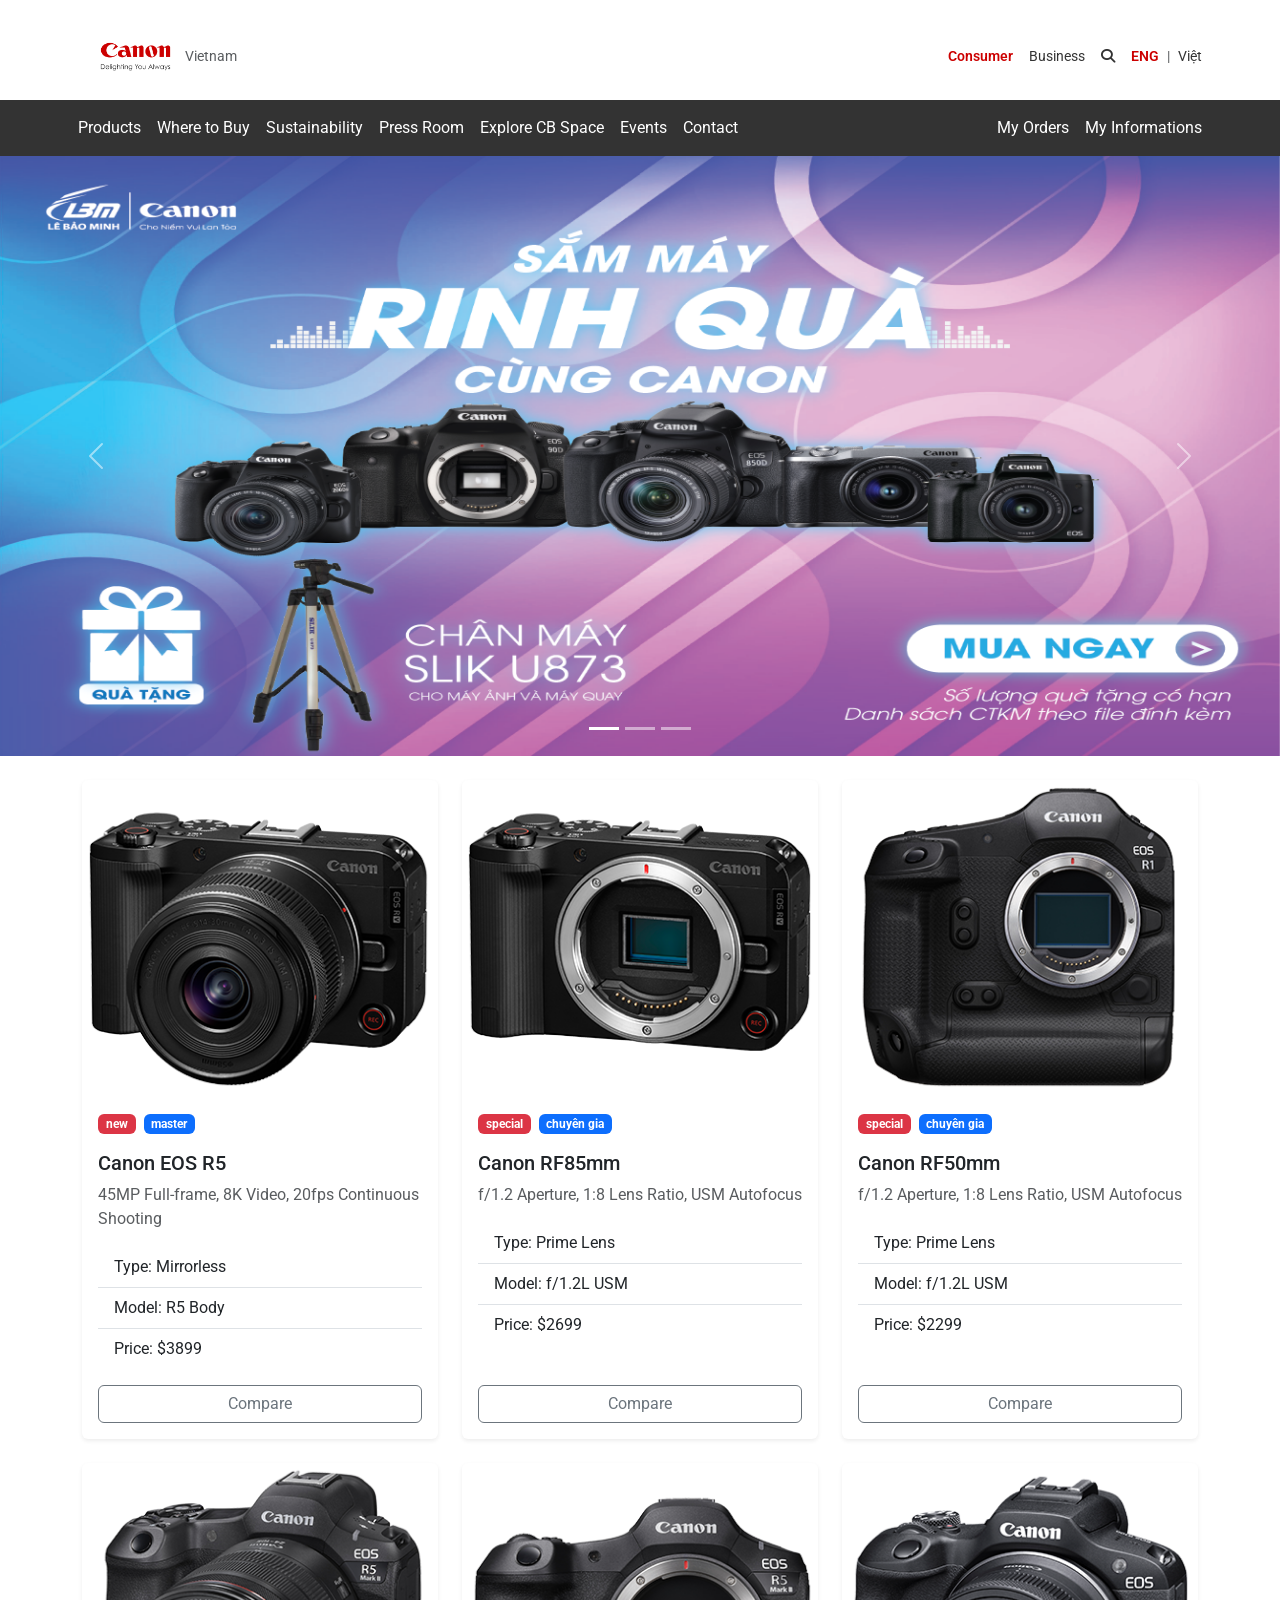
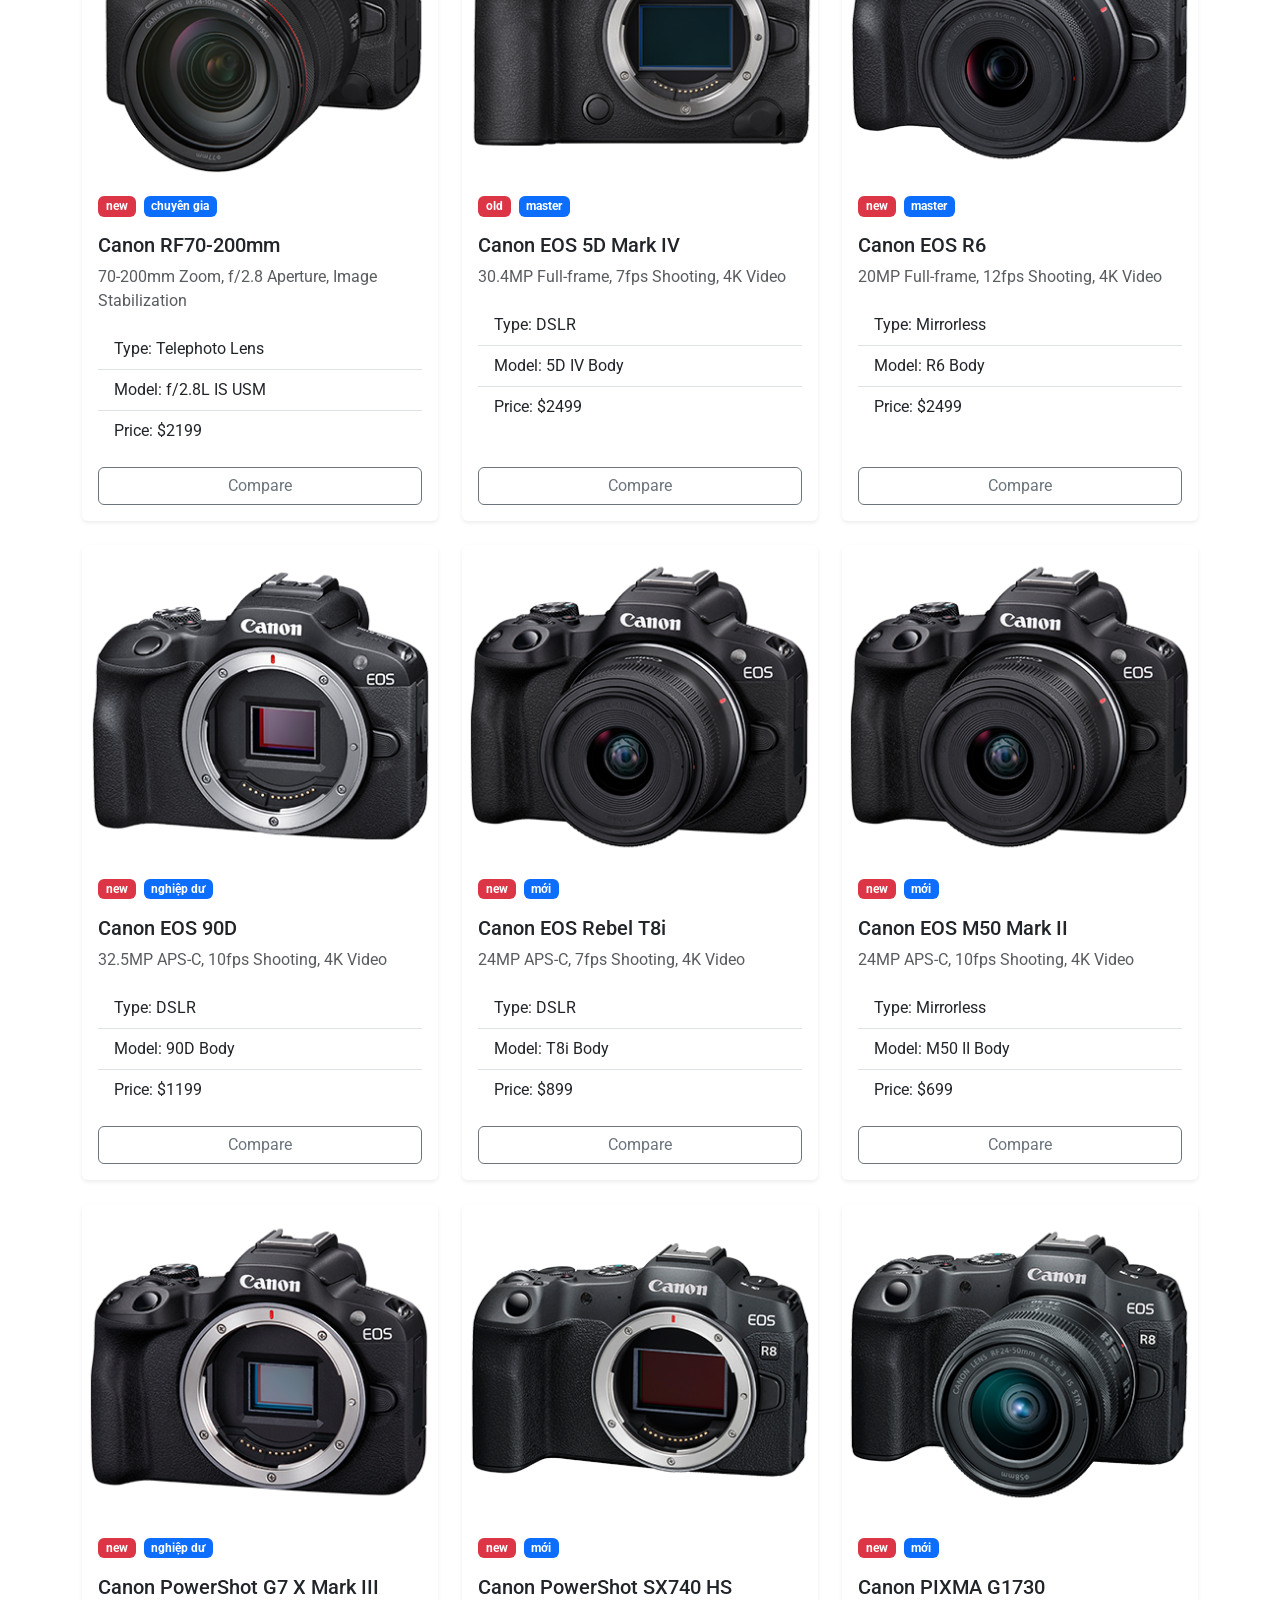
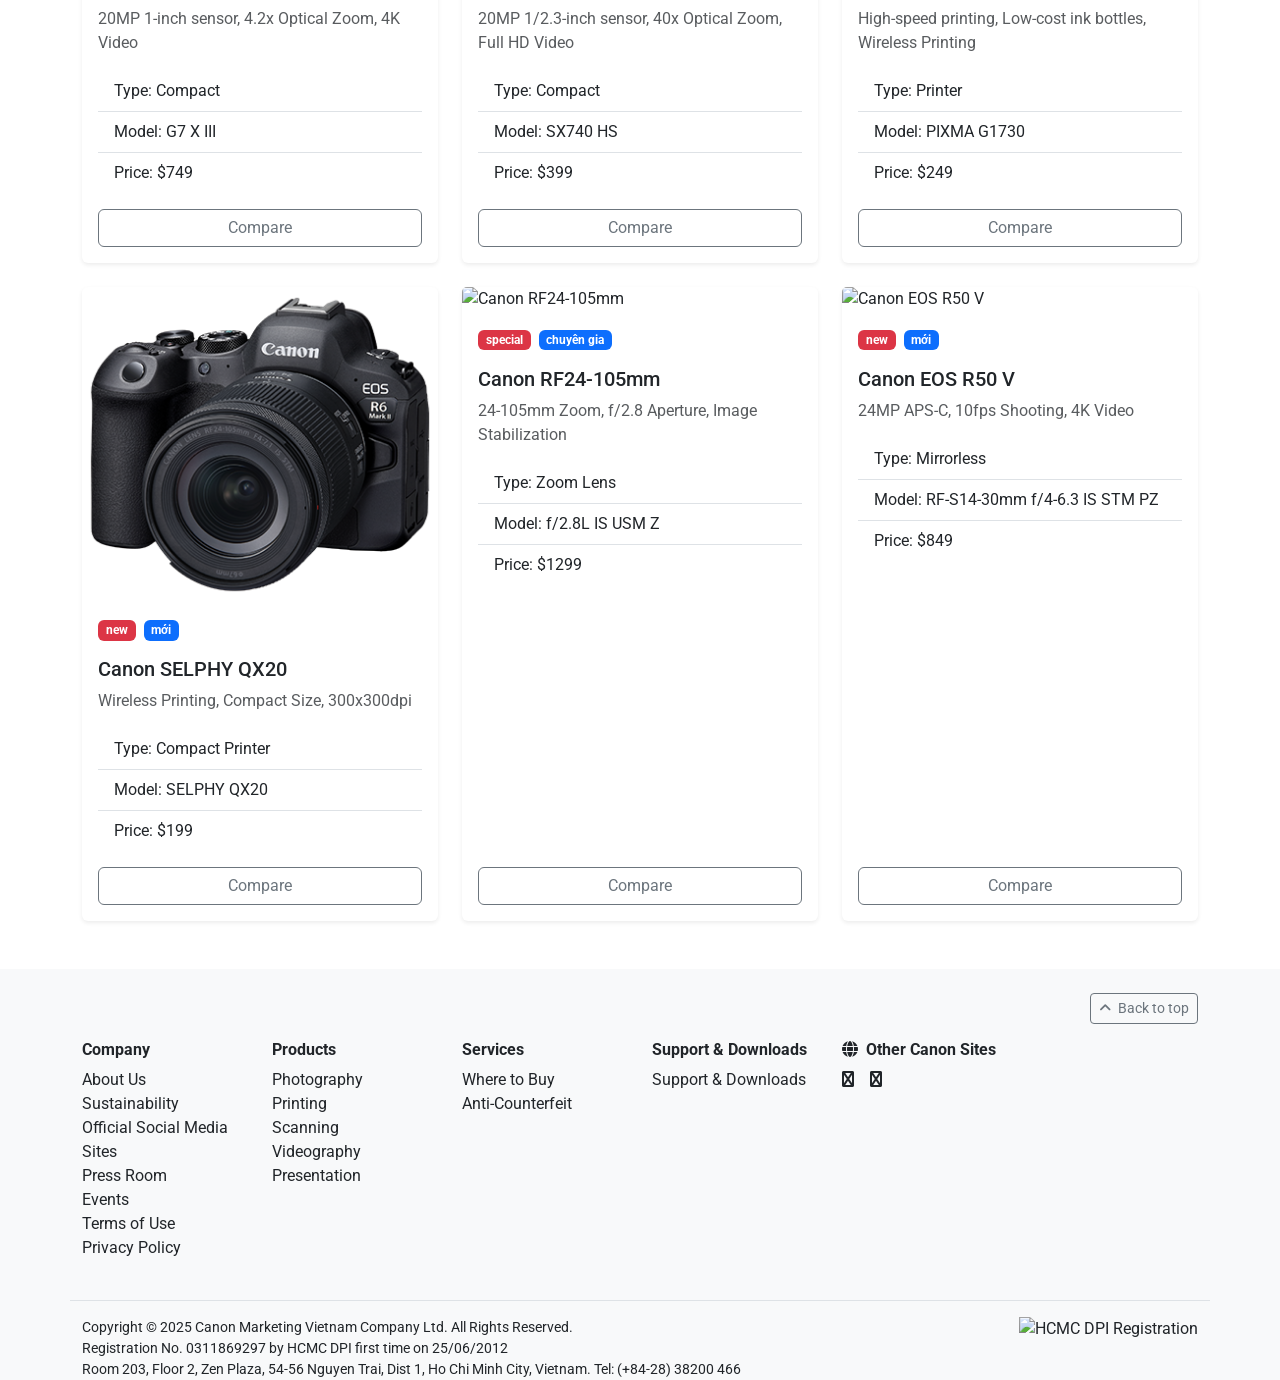
==== products.html @ 8e0bc26f "hoan thanh trang chu, san pham, compare products" ====
<!doctype html>
<html lang="en">

<head>
    <meta charset="utf-8">
    <meta name="viewport" content="width=device-width, initial-scale=1">
    <title>Canon-Home Pages</title>
    <link rel="preconnect" href="https://fonts.googleapis.com">
    <link rel="preconnect" href="https://fonts.gstatic.com" crossorigin>
    <link
        href="https://fonts.googleapis.com/css2?family=Lato:ital,wght@0,100;0,300;0,400;0,700;0,900;1,100;1,300;1,400;1,700;1,900&family=Roboto:ital,wght@0,100..900;1,100..900&display=swap"
        rel="stylesheet">
    <link href="https://cdn.jsdelivr.net/npm/bootstrap@5.3.2/dist/css/bootstrap.min.css" rel="stylesheet">
    <link href="https://cdnjs.cloudflare.com/ajax/libs/font-awesome/6.4.0/css/all.min.css" rel="stylesheet">
    <link rel="stylesheet" href="style.css">

</head>

<body>

    <!-- Top Header -->
    <div class="container-lg top-header d-flex justify-content-between align-items-center px-0 mx-auto">
        <!-- Logo -->
        <div class="d-flex align-items-center m-3 p-2">
            <a href="index.html" class="me-2">
                <img src="./images/logo.png" alt="Canon Logo" height="40">
            </a>
            <span class="text-muted">Vietnam</span>
        </div>




        <!-- Right Links -->
        <ul class="nav align-items-center p-0 me-0">
            <li class="nav-item"><a class="nav-link active" href="#">Consumer</a></li>
            <li class="nav-item"><a class="nav-link" href="#">Business</a></li>
            <li class="nav-item"><a class="nav-link" href="#"><i class="fa fa-search"></i></a></li>
            <li class="nav-item"><a class="nav-link active" href="#">ENG</a></li>
            <li class="nav-item"><span class="text-muted">|</span></li>
            <li class="nav-item"><a class="nav-link" href="#">Việt</a></li>
        </ul>
    </div>

    <!-- Main Navigation -->
    <nav class="navbar navbar-expand-lg main-nav sticky-top">
        <div class="container-lg px-0 mx-auto">
            <!-- Left Menu -->
            <ul class="navbar-nav me-auto mb-2 mb-lg-0">
                <li class="nav-item"><a class="nav-link" href="index.html">Products</a></li>
                <li class="nav-item"><a class="nav-link" href="#">Where to Buy</a></li>
                <li class="nav-item"><a class="nav-link" href="#">Sustainability</a></li>
                <li class="nav-item"><a class="nav-link" href="#">Press Room</a></li>
                <li class="nav-item"><a class="nav-link" href="#">Explore CB Space</a></li>
                <li class="nav-item"><a class="nav-link" href="#">Events</a></li>
                <li class="nav-item"><a class="nav-link" href="#">Contact</a></li>
            </ul>

            <!-- Right Menu -->
            <ul class="navbar-nav">
                <li class="nav-item"><a class="nav-link" href="#">My Orders</a></li>
                <li class="nav-item"><a class="nav-link" href="#">My Informations</a></li>
            </ul>
        </div>
    </nav>


    <!-- banner anh -->
    <div id="carouselExampleIndicators" class="carousel slide">
        <div class="carousel-indicators">
            <button type="button" data-bs-target="#carouselExampleIndicators" data-bs-slide-to="0" class="active"
                aria-current="true" aria-label="Slide 1"></button>
            <button type="button" data-bs-target="#carouselExampleIndicators" data-bs-slide-to="1"
                aria-label="Slide 2"></button>
            <button type="button" data-bs-target="#carouselExampleIndicators" data-bs-slide-to="2"
                aria-label="Slide 3"></button>
        </div>
        <div class="carousel-inner">
            <div class="carousel-item">
                <img src="./images/pic1.png" class="d-block w-100" alt="...">
            </div>
            <div class="carousel-item">
                <img src="./images/thiennhien.jpg" class="d-block w-100" alt="...">
            </div>
            <div class="carousel-item active">
                <img src="./images/pic4.png" class="d-block w-100" alt="...">
            </div>
        </div>
        <button class="carousel-control-prev" type="button" data-bs-target="#carouselExampleIndicators"
            data-bs-slide="prev">
            <span class="carousel-control-prev-icon" aria-hidden="true"></span>
            <span class="visually-hidden">Previous</span>
        </button>
        <button class="carousel-control-next" type="button" data-bs-target="#carouselExampleIndicators"
            data-bs-slide="next">
            <span class="carousel-control-next-icon" aria-hidden="true"></span>
            <span class="visually-hidden">Next</span>
        </button>
    </div>




    <!-- phan liet ke san pham -->
    <div class="container my-4">
        <div class="row" id="product-list">
            <!-- Products will be injected here -->
        </div>
        
    </div>


    <!-- het liet ke san pham -->
    <!-- footer -->
    <!-- Start Footer Desktop -->
    <footer class="footer bg-light text-dark d-none d-md-block pt-4 px-0 mx-auto">
        <div class="container">

            <!-- Back to Top -->
            <div class="text-end mb-3">
                <a href="#" class="btn btn-outline-secondary btn-sm js-back-to-top">
                    <i class="fa fa-angle-up me-1"></i> Back to top
                </a>
            </div>

            <!-- Main Footer -->
            <div class="row g-4 footer-main">
                <!-- Company -->
                <div class="col-6 col-sm-3 col-md-3 col-xl-2">
                    <h6 class="fw-bold">Company</h6>
                    <ul class="list-unstyled">
                        <li><a href="/en/consumer/web/company-commitment-to-innovation"
                                class="text-decoration-none">About Us</a></li>
                        <li><a href="/en/consumer/web/company-sustainability"
                                class="text-decoration-none">Sustainability</a></li>
                        <li><a href="/en/consumer/web/company-official-social-media-sites" target="_blank"
                                rel="noopener" class="text-decoration-none">Official Social Media Sites</a></li>
                        <li><a href="/en/consumer/press/landing" class="text-decoration-none">Press Room</a></li>
                        <li><a href="https://vn.canon/en/consumer/events" class="text-decoration-none">Events</a></li>
                        <li><a href="/en/consumer/web/terms" class="text-decoration-none">Terms of Use</a></li>
                        <li><a href="/en/consumer/web/privacy" class="text-decoration-none">Privacy Policy</a></li>
                    </ul>
                </div>

                <!-- Products -->
                <div class="col-6 col-sm-3 col-md-3 col-xl-2">
                    <h6 class="fw-bold">Products</h6>
                    <ul class="list-unstyled">
                        <li><a href="/en/consumer/products/search?category=photography"
                                class="text-decoration-none">Photography</a></li>
                        <li><a href="/en/consumer/products/search?category=printing"
                                class="text-decoration-none">Printing</a></li>
                        <li><a href="/en/consumer/products/search?category=scanning"
                                class="text-decoration-none">Scanning</a></li>
                        <li><a href="/en/consumer/products/search?category=videography-solutions"
                                class="text-decoration-none">Videography</a></li>
                        <li><a href="/en/consumer/products/search?category=presentation"
                                class="text-decoration-none">Presentation</a></li>
                    </ul>
                </div>

                <!-- Services -->
                <div class="col-6 col-sm-3 col-md-3 col-xl-2">
                    <h6 class="fw-bold">Services</h6>
                    <ul class="list-unstyled">
                        <li><a href="/en/consumer/buy" class="text-decoration-none">Where to Buy</a></li>
                        <li><a href="/en/consumer/web/anti-counterfeit"
                                class="text-decoration-none">Anti-Counterfeit</a></li>
                    </ul>
                </div>

                <!-- Support -->
                <div class="col-6 col-sm-3 col-md-3 col-xl-2">
                    <h6 class="fw-bold">Support &amp; Downloads</h6>
                    <ul class="list-unstyled">
                        <li><a href="/en/support" class="text-decoration-none">Support &amp; Downloads</a></li>
                    </ul>
                </div>

                <!-- Other Canon Sites & Socials -->
                <div class="col-6 col-sm-3 col-md-3 col-xl-2">
                    <h6 class="fw-bold">
                        <a href="/en/consumer/selection" class="text-decoration-none">
                            <i class="fa fa-globe me-1"></i> Other Canon Sites
                        </a>
                    </h6>
                    <div class="d-flex gap-3 mt-2">
                        <a href="https://www.facebook.com/canonvietnamfanpage" target="_blank" rel="noopener"
                            aria-label="Facebook"><i class="fa fa-facebook"></i></a>
                        <a href="https://www.instagram.com/canonvietnam/" target="_blank" rel="noopener"
                            aria-label="Instagram"><i class="fa fa-instagram"></i></a>
                        <a href="https://www.youtube.com/canonvietnamtv" target="_blank" rel="noopener"
                            aria-label="Youtube"><i class="bi bi-youtube"></i></a>
                    </div>
                </div>
            </div>
            <!-- End Main Footer -->

            <!-- Sub Footer -->
            <div class="row mt-4 pt-3 border-top">
                <div class="col-md-8">
                    <p class="mb-0 small">
                        Copyright &copy; 2025 Canon Marketing Vietnam Company Ltd. All Rights Reserved.<br>
                        Registration No. 0311869297 by HCMC DPI first time on 25/06/2012<br>
                        Room 203, Floor 2, Zen Plaza, 54-56 Nguyen Trai, Dist 1, Ho Chi Minh City, Vietnam. Tel:
                        (+84-28) 38200 466
                    </p>
                </div>
                <div class="col-md-4 text-md-end mt-3 mt-md-0">
                    <a href="http://online.gov.vn/HomePage/CustomWebsiteDisplay.aspx?DocId=32271" target="_blank"
                        aria-label="HCMC DPI Registration">
                        <img src="https://vn.canon/media/image/2018/08/20/062c5a46da6c4275b942567654cd89b1_dathongbao.png"
                            class="img-fluid" style="max-height:40px;" alt="HCMC DPI Registration" />
                    </a>
                </div>
            </div>
            <!-- End Sub Footer -->

        </div>
    </footer>
    <!-- End Footer Desktop -->


    <script src="https://cdn.jsdelivr.net/npm/bootstrap@5.3.2/dist/js/bootstrap.bundle.min.js"></script>
    <script src="products.js"></script>

</body>

</html>
---- style.css ----
body {
  font-family: 'Roboto', sans-serif;
}

.top-header {
  font-size: 14px;
  padding-top: 20px;
  padding-bottom: 8px;
  height: 100px;
}

.top-header .nav-link {
  color: #333;
  padding: 0 .5rem;
}

.top-header .nav-link.active {
  color: #c00;
  /* Canon red */
  font-weight: 600;
}

.main-nav {
  background-color: #333;
}

.main-nav .nav-link {
  color: #fff;
  padding: .5rem 1rem;
}

.main-nav .nav-link:hover {
  color: #ddd;
}

.top-header .nav {
  margin-right: 7.8rem;
  /* right links thụt phải */
}

.carousel-inner img {
  max-width: 100%;
  height: 600px;
  width: auto;
  display: block;
}

a {
  color: inherit;
  /* kế thừa màu từ parent */
  text-decoration: none;
  /* bỏ gạch chân nếu muốn */
}

a:visited {
  color: inherit;
}

a:hover {
  color: #007bff;
  /* hoặc màu bạn muốn khi hover */
}

a:active {
  color: #0056b3;
  /* hoặc màu bạn muốn khi click */
}

/* compare product */
.compare-select {
  margin-bottom: 15px;
  width: 100%;
}

.product-image {
  max-height: 120px;
}

table th,
table td {
  vertical-align: middle;
  text-align: center;
}

table td:first-child {
  text-align: left;
  font-weight: bold;
}
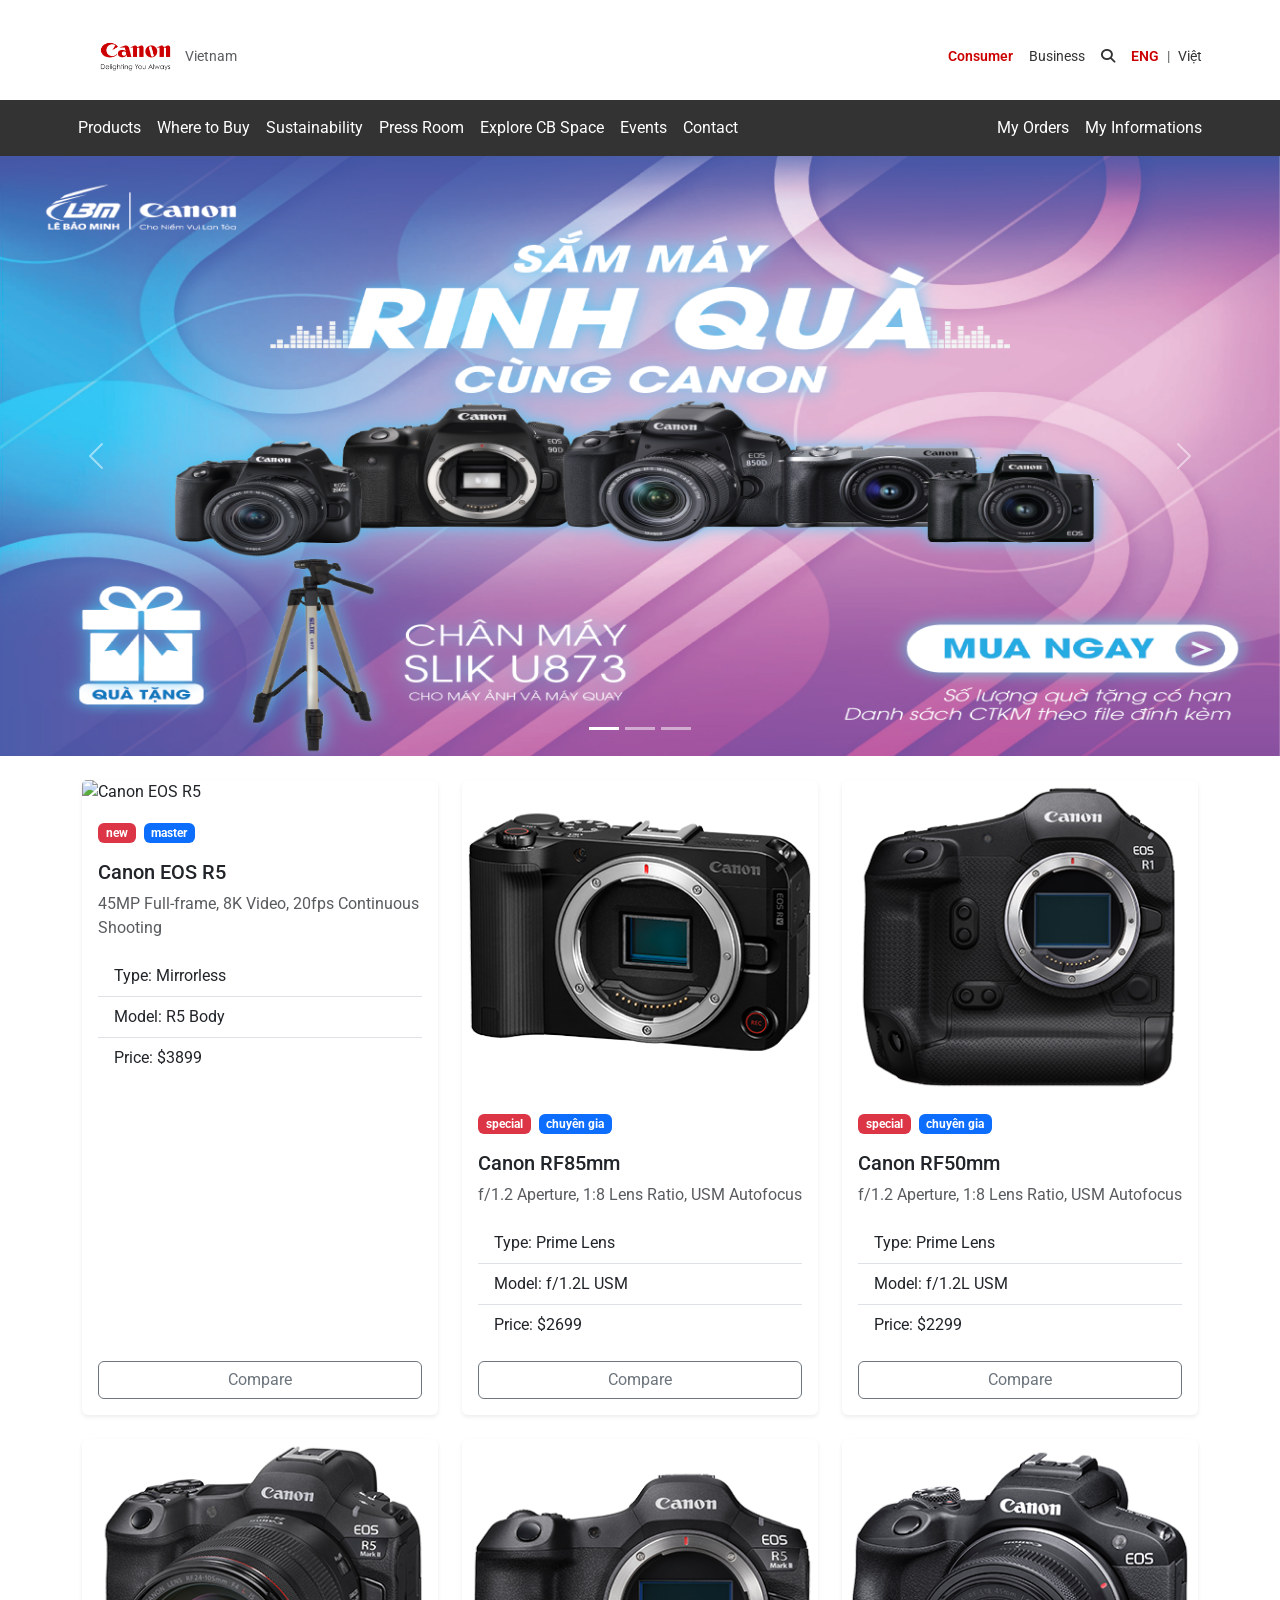
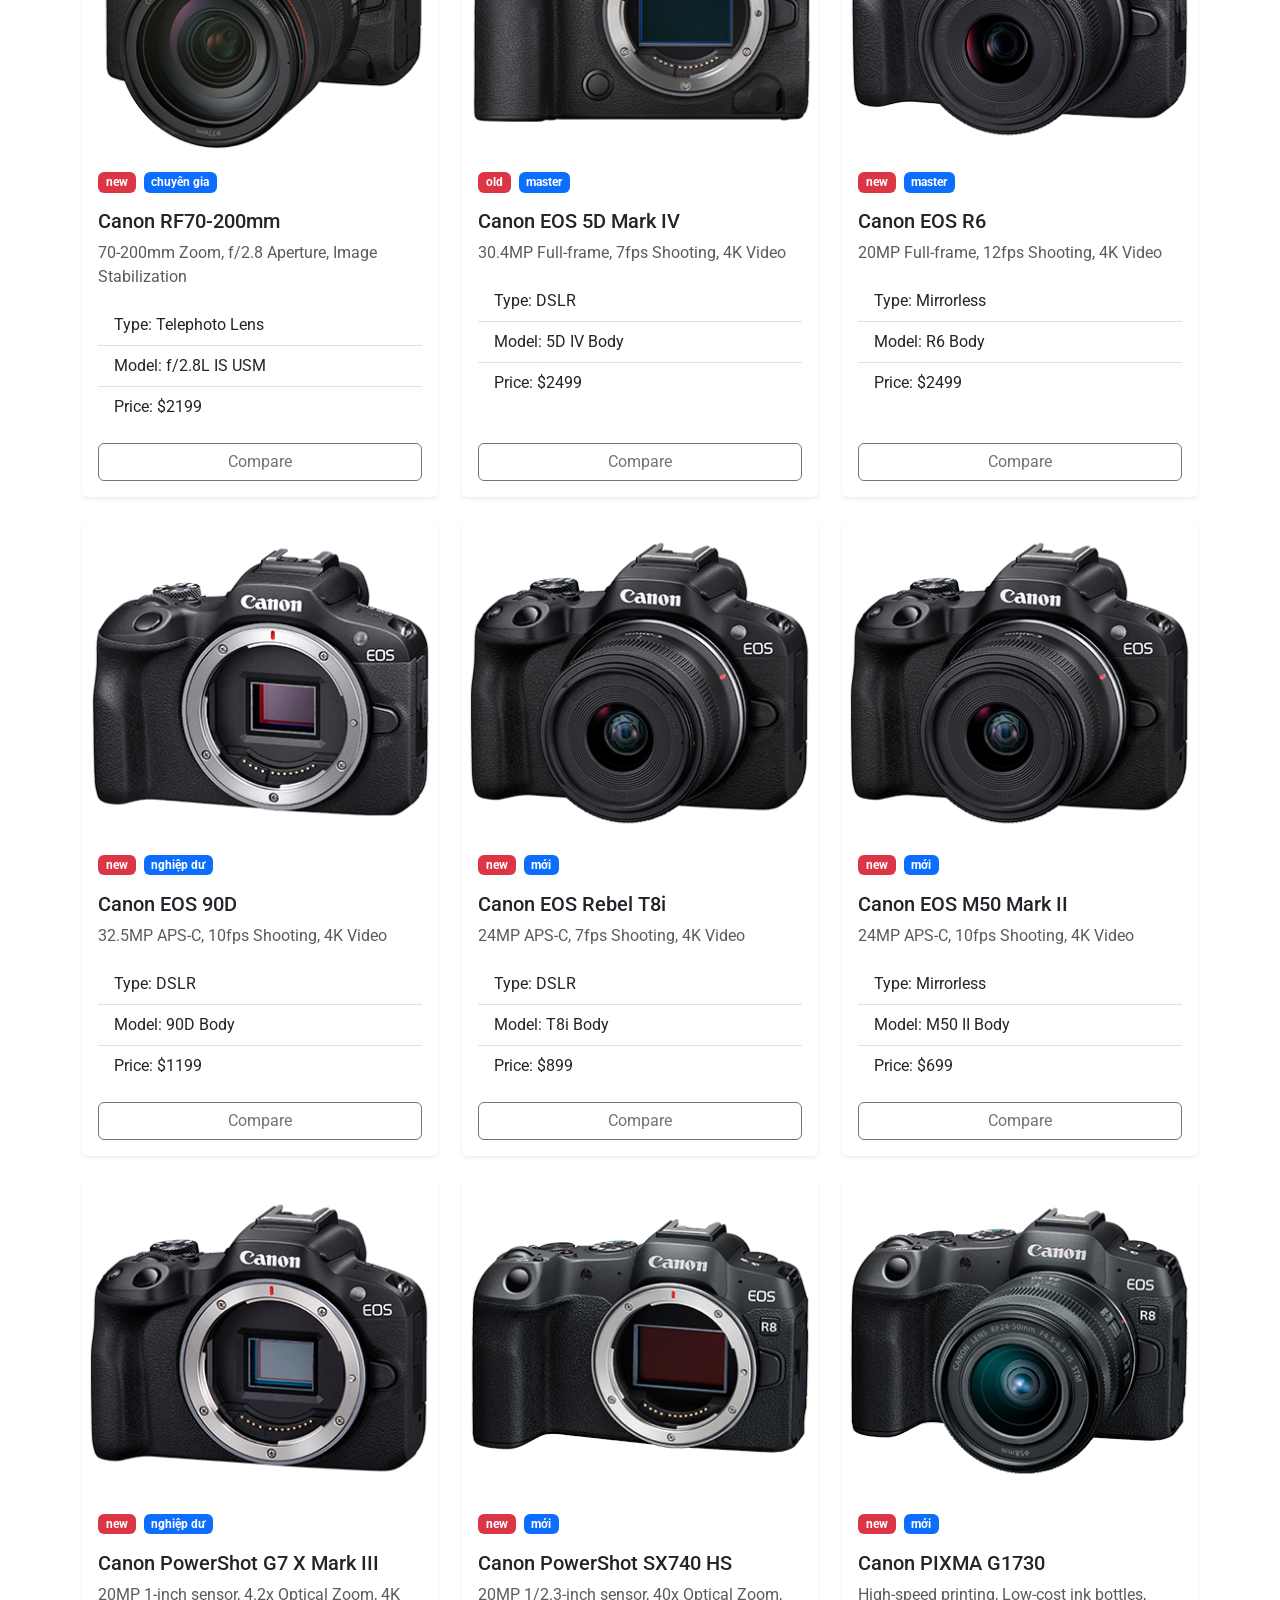
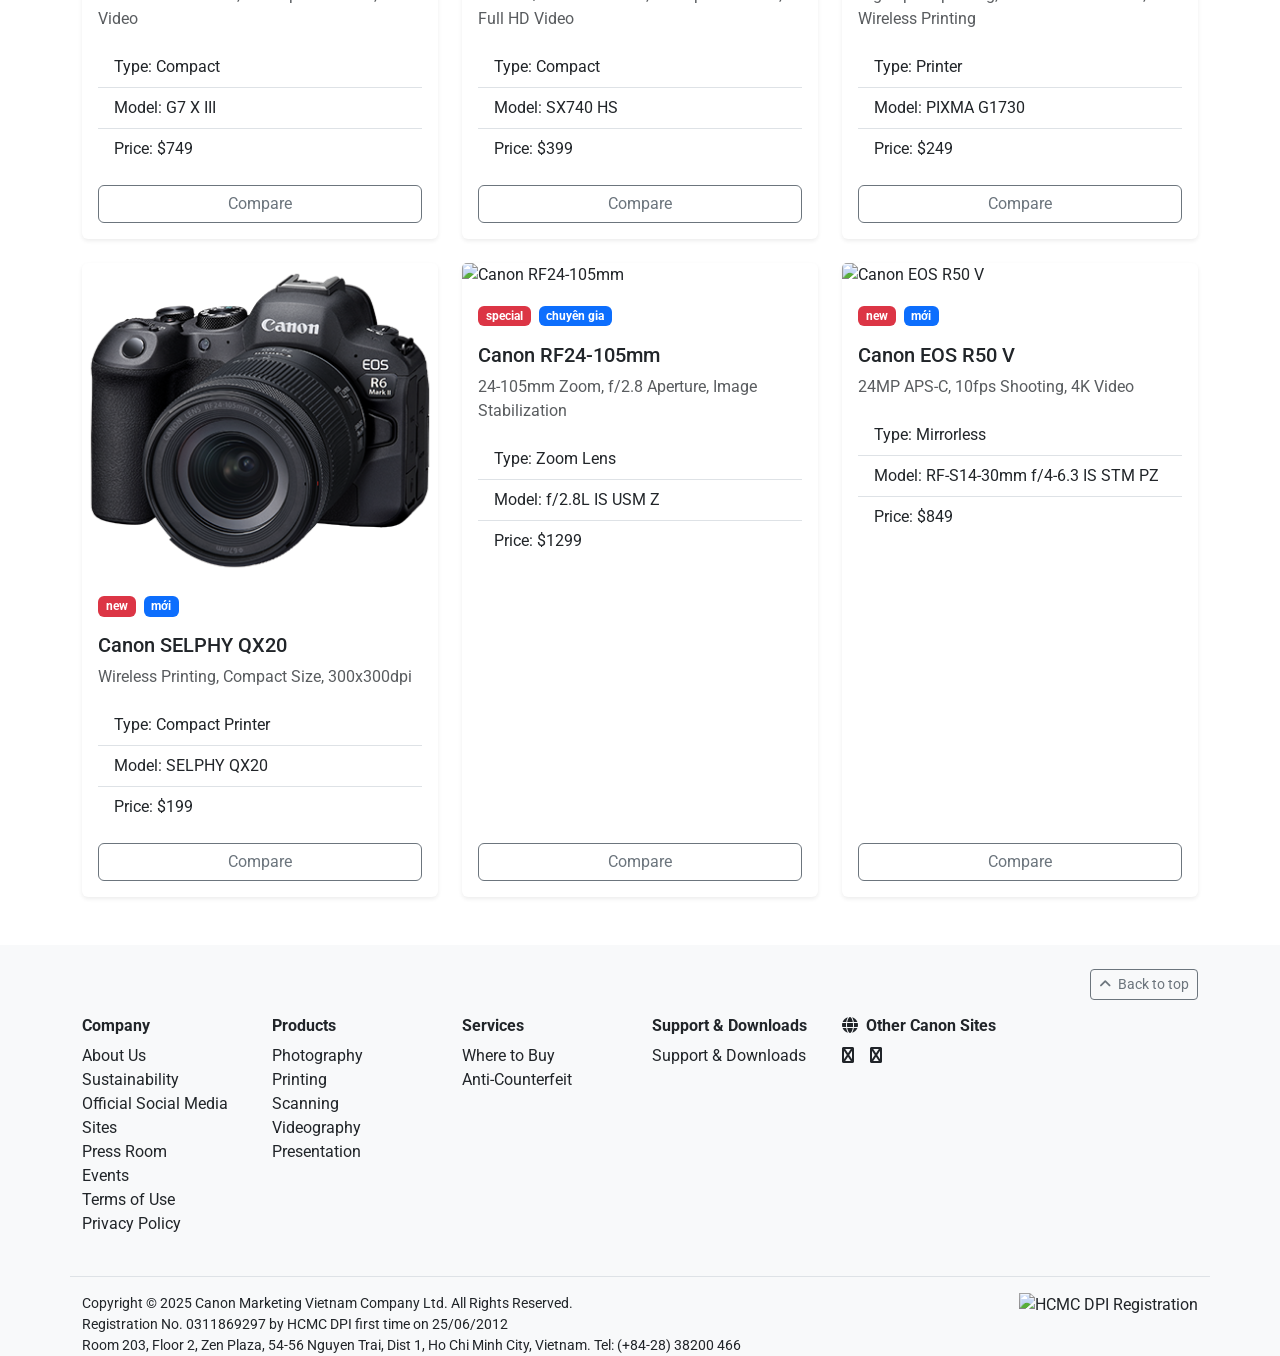
==== commit bffbe563: "mam update account" ====
--- a/products.html
+++ b/products.html
@@ -1,4 +1,4 @@
-<!doctype html>
+<!DOCTYPE html>
 <html lang="en">
 
 <head>
@@ -35,7 +35,7 @@
         <ul class="nav align-items-center p-0 me-0">
             <li class="nav-item"><a class="nav-link active" href="#">Consumer</a></li>
             <li class="nav-item"><a class="nav-link" href="#">Business</a></li>
-            <li class="nav-item"><a class="nav-link" href="#"><i class="fa fa-search"></i></a></li>
+            <li class="nav-item"><a class="nav-link" href="#" aria-label="Search"><i class="fa fa-search"></i></a></li>
             <li class="nav-item"><a class="nav-link active" href="#">ENG</a></li>
             <li class="nav-item"><span class="text-muted">|</span></li>
             <li class="nav-item"><a class="nav-link" href="#">Việt</a></li>
@@ -59,7 +59,7 @@
             <!-- Right Menu -->
             <ul class="navbar-nav">
                 <li class="nav-item"><a class="nav-link" href="#">My Orders</a></li>
-                <li class="nav-item"><a class="nav-link" href="#">My Informations</a></li>
+                <li class="nav-item"><a class="nav-link" href="update_account.html">My Informations</a></li>
             </ul>
         </div>
     </nav>
